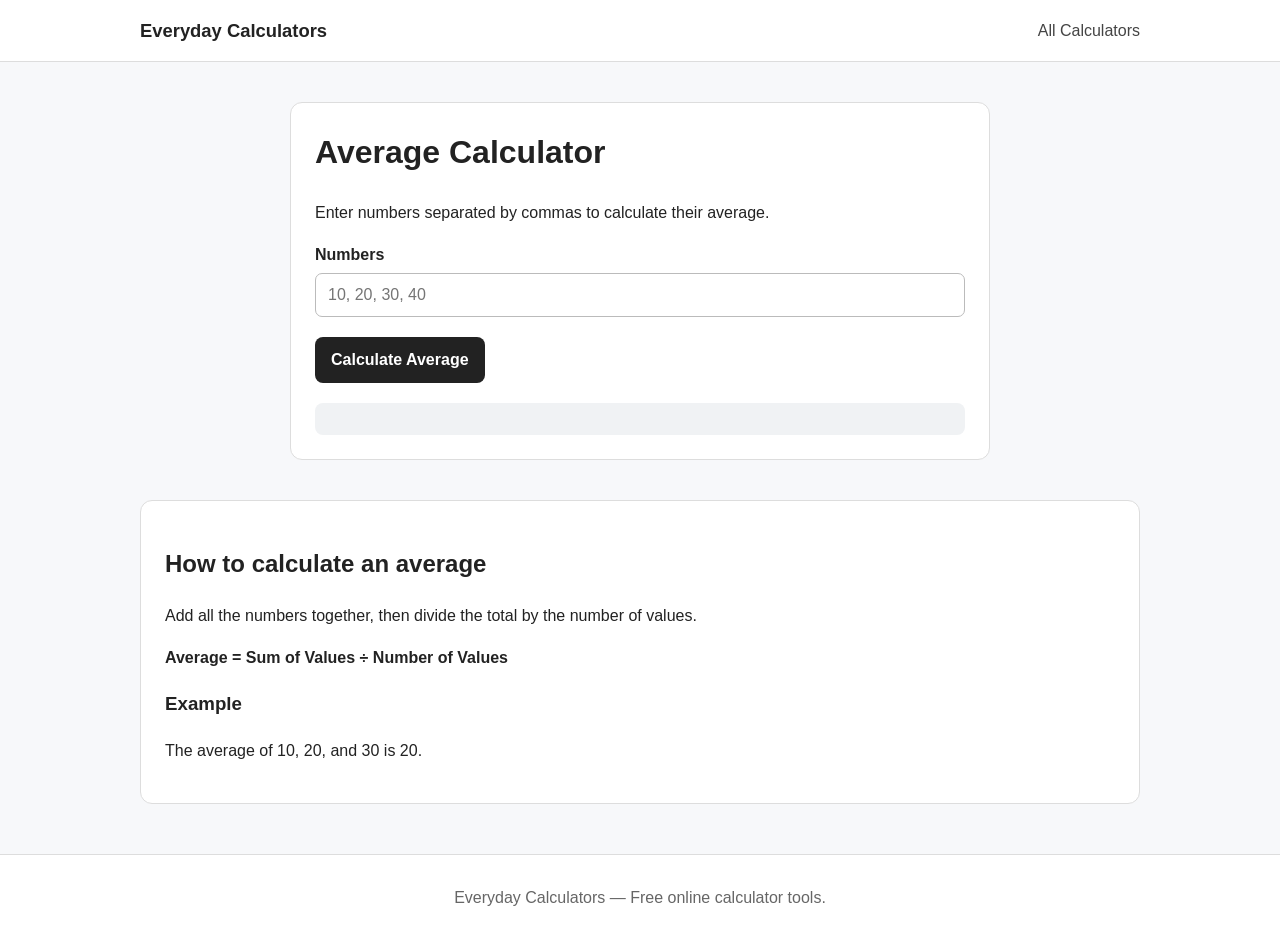
==== average-calculator.html @ 46ff0573 "Add files via upload" ====
<!doctype html><html lang="en"><head><meta charset="utf-8"><meta name="viewport" content="width=device-width,initial-scale=1"><title>Average Calculator – Find the Average of Numbers | Everyday Calculators</title><meta name="description" content="Calculate the average of a list of numbers quickly with this free average calculator."><link rel="stylesheet" href="style.css"></head><body><header><div class="container nav"><a class="logo" href="index.html">Everyday Calculators</a><nav class="navlinks"><a href="index.html">All Calculators</a></nav></div></header><main><div class="container"><div class="tool"><h1>Average Calculator</h1><p>Enter numbers separated by commas to calculate their average.</p><label for="numbers">Numbers</label><input id="numbers" type="text" placeholder="10, 20, 30, 40"><div class="actions"><button class="btn" onclick="average()">Calculate Average</button></div><div id="result" class="result"></div></div><section class="info"><h2>How to calculate an average</h2><p>Add all the numbers together, then divide the total by the number of values.</p><p><strong>Average = Sum of Values ÷ Number of Values</strong></p><h3>Example</h3><p>The average of 10, 20, and 30 is 20.</p></section></div></main><footer>Everyday Calculators — Free online calculator tools.</footer><script src="script.js"></script></body></html>
---- style.css ----
*{box-sizing:border-box}
body{margin:0;font-family:Arial,Helvetica,sans-serif;color:#222;background:#f7f8fa;line-height:1.6}
.container{width:min(1000px,92%);margin:auto}
header{background:#fff;border-bottom:1px solid #ddd}
.nav{display:flex;justify-content:space-between;align-items:center;padding:16px 0}
.logo{font-weight:700;font-size:1.15rem;color:#222;text-decoration:none}
.navlinks{display:flex;gap:20px}
.navlinks a{color:#444;text-decoration:none}
.hero{padding:64px 0 48px;background:#fff}
.hero h1{font-size:clamp(2rem,5vw,3.2rem);line-height:1.1;margin:0 0 16px}
.hero p{max-width:680px;font-size:1.1rem;color:#555}
section{padding:42px 0}
.grid{display:grid;grid-template-columns:repeat(auto-fit,minmax(220px,1fr));gap:18px}
.card,.tool,.info{background:#fff;border:1px solid #ddd;border-radius:12px;padding:24px}
.card h3{margin-top:0}
.btn{display:inline-block;background:#222;color:#fff;padding:10px 16px;border-radius:8px;text-decoration:none;font-weight:600}
.tool{max-width:700px;margin:40px auto}
.tool h1{margin-top:0}
.form-grid{display:grid;grid-template-columns:repeat(auto-fit,minmax(220px,1fr));gap:16px}
label{display:block;font-weight:600;margin-bottom:6px}
input{width:100%;padding:12px;border:1px solid #bbb;border-radius:7px;font-size:16px}
.actions{margin-top:20px}
button{border:0;cursor:pointer;font:inherit}
.result{margin-top:20px;padding:16px;border-radius:8px;background:#f0f2f4;font-weight:700;min-height:24px}
.info{margin:30px auto 50px}
footer{text-align:center;padding:30px 15px;border-top:1px solid #ddd;color:#666;background:#fff}
@media(max-width:600px){.nav{align-items:flex-start;gap:15px;flex-direction:column}.hero{padding:45px 0 35px}}
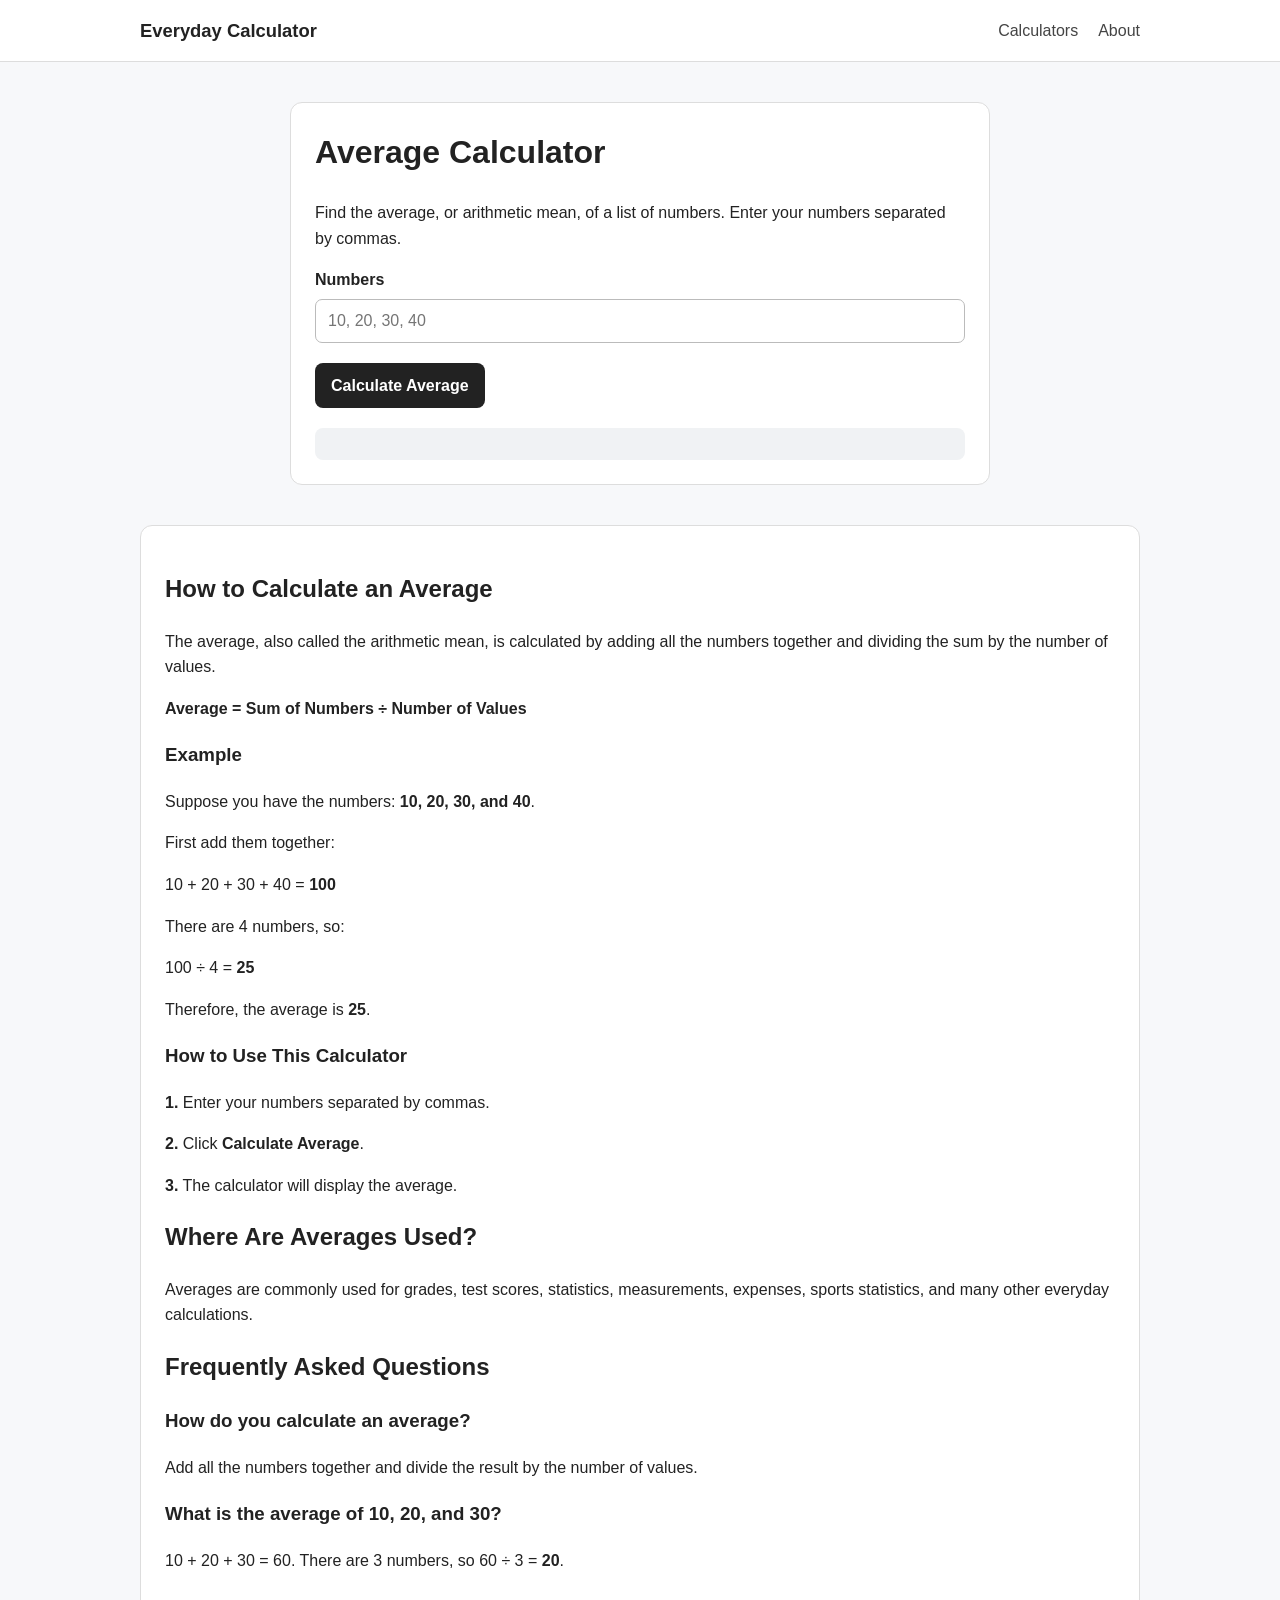
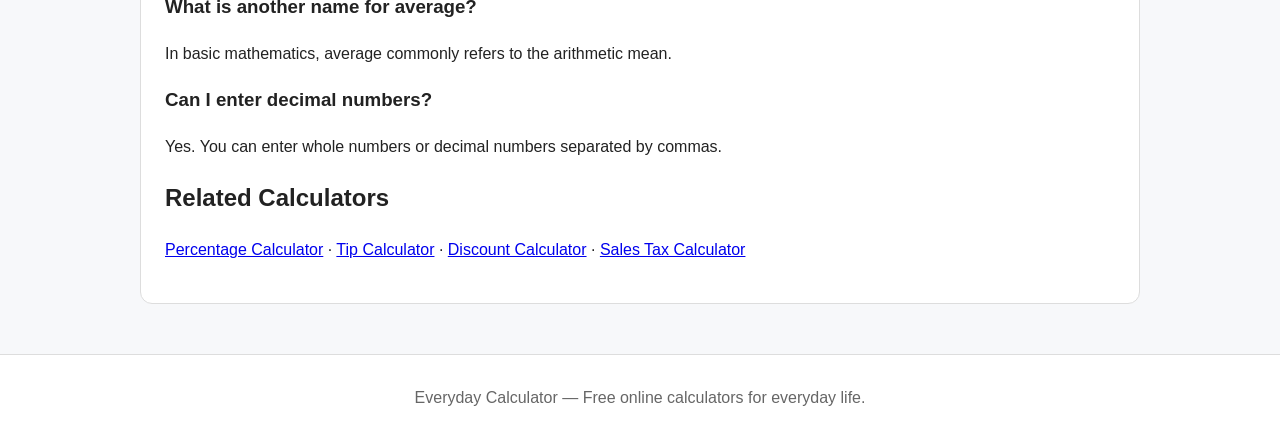
==== commit 8bc2d658: "Enhance average calculator HTML structure and metadata Updated the average calculator HTML to includ" ====
--- a/average-calculator.html
+++ b/average-calculator.html
@@ -1 +1,238 @@
-<!doctype html><html lang="en"><head><meta charset="utf-8"><meta name="viewport" content="width=device-width,initial-scale=1"><title>Average Calculator – Find the Average of Numbers | Everyday Calculators</title><meta name="description" content="Calculate the average of a list of numbers quickly with this free average calculator."><link rel="stylesheet" href="style.css"></head><body><header><div class="container nav"><a class="logo" href="index.html">Everyday Calculators</a><nav class="navlinks"><a href="index.html">All Calculators</a></nav></div></header><main><div class="container"><div class="tool"><h1>Average Calculator</h1><p>Enter numbers separated by commas to calculate their average.</p><label for="numbers">Numbers</label><input id="numbers" type="text" placeholder="10, 20, 30, 40"><div class="actions"><button class="btn" onclick="average()">Calculate Average</button></div><div id="result" class="result"></div></div><section class="info"><h2>How to calculate an average</h2><p>Add all the numbers together, then divide the total by the number of values.</p><p><strong>Average = Sum of Values ÷ Number of Values</strong></p><h3>Example</h3><p>The average of 10, 20, and 30 is 20.</p></section></div></main><footer>Everyday Calculators — Free online calculator tools.</footer><script src="script.js"></script></body></html>
+<!doctype html>
+<html lang="en">
+<head>
+<meta charset="utf-8">
+<meta name="viewport" content="width=device-width,initial-scale=1">
+
+<title>Average Calculator – Find the Mean of Numbers | Everyday Calculator</title>
+
+<meta name="description" content="Use this free average calculator to find the mean of a list of numbers. Enter numbers separated by commas to calculate the average instantly.">
+
+<link rel="canonical" href="https://danman23m-cmyk.github.io/EverydayCalculator/average-calculator.html">
+
+<meta property="og:title" content="Average Calculator – Everyday Calculator">
+<meta property="og:description" content="Calculate the average or mean of numbers quickly with this free online calculator.">
+<meta property="og:type" content="website">
+<meta property="og:url" content="https://danman23m-cmyk.github.io/EverydayCalculator/average-calculator.html">
+
+<link rel="stylesheet" href="style.css">
+
+<script type="application/ld+json">
+{
+  "@context":"https://schema.org",
+  "@type":"WebApplication",
+  "name":"Average Calculator",
+  "url":"https://danman23m-cmyk.github.io/EverydayCalculator/average-calculator.html",
+  "applicationCategory":"Calculator",
+  "operatingSystem":"All",
+  "description":"A free online average calculator for finding the mean of a list of numbers."
+}
+</script>
+
+<script type="application/ld+json">
+{
+  "@context":"https://schema.org",
+  "@type":"FAQPage",
+  "mainEntity":[
+    {
+      "@type":"Question",
+      "name":"How do you calculate an average?",
+      "acceptedAnswer":{
+        "@type":"Answer",
+        "text":"Add all the numbers together and divide the sum by the number of values."
+      }
+    },
+    {
+      "@type":"Question",
+      "name":"What is the average of 10, 20, and 30?",
+      "acceptedAnswer":{
+        "@type":"Answer",
+        "text":"The average of 10, 20, and 30 is 20."
+      }
+    },
+    {
+      "@type":"Question",
+      "name":"What is another name for average?",
+      "acceptedAnswer":{
+        "@type":"Answer",
+        "text":"In basic mathematics, average commonly refers to the arithmetic mean."
+      }
+    },
+    {
+      "@type":"Question",
+      "name":"Can I enter decimal numbers?",
+      "acceptedAnswer":{
+        "@type":"Answer",
+        "text":"Yes. You can enter whole numbers or decimal numbers separated by commas."
+      }
+    }
+  ]
+}
+</script>
+</head>
+
+<body>
+
+<header>
+  <div class="container nav">
+    <a class="logo" href="index.html">Everyday Calculator</a>
+
+    <nav class="navlinks">
+      <a href="index.html">Calculators</a>
+      <a href="index.html#about">About</a>
+    </nav>
+  </div>
+</header>
+
+<main class="page">
+  <div class="container">
+
+    <div class="tool">
+
+      <h1>Average Calculator</h1>
+
+      <p>
+        Find the average, or arithmetic mean, of a list of numbers.
+        Enter your numbers separated by commas.
+      </p>
+
+      <div class="form-grid">
+
+        <div>
+          <label for="numbers">Numbers</label>
+          <input
+            id="numbers"
+            type="text"
+            placeholder="10, 20, 30, 40"
+          >
+        </div>
+
+      </div>
+
+      <div class="actions">
+        <button class="btn" onclick="average()">
+          Calculate Average
+        </button>
+      </div>
+
+      <div id="result" class="result"></div>
+
+    </div>
+
+    <section class="info">
+
+      <h2>How to Calculate an Average</h2>
+
+      <p>
+        The average, also called the arithmetic mean, is calculated
+        by adding all the numbers together and dividing the sum by
+        the number of values.
+      </p>
+
+      <p>
+        <strong>
+          Average = Sum of Numbers ÷ Number of Values
+        </strong>
+      </p>
+
+      <h3>Example</h3>
+
+      <p>
+        Suppose you have the numbers:
+        <strong>10, 20, 30, and 40</strong>.
+      </p>
+
+      <p>
+        First add them together:
+      </p>
+
+      <p>
+        10 + 20 + 30 + 40 = <strong>100</strong>
+      </p>
+
+      <p>
+        There are 4 numbers, so:
+      </p>
+
+      <p>
+        100 ÷ 4 = <strong>25</strong>
+      </p>
+
+      <p>
+        Therefore, the average is <strong>25</strong>.
+      </p>
+
+      <h3>How to Use This Calculator</h3>
+
+      <p>
+        <strong>1.</strong> Enter your numbers separated by commas.
+      </p>
+
+      <p>
+        <strong>2.</strong> Click <strong>Calculate Average</strong>.
+      </p>
+
+      <p>
+        <strong>3.</strong> The calculator will display the average.
+      </p>
+
+      <h2>Where Are Averages Used?</h2>
+
+      <p>
+        Averages are commonly used for grades, test scores, statistics,
+        measurements, expenses, sports statistics, and many other
+        everyday calculations.
+      </p>
+
+      <h2>Frequently Asked Questions</h2>
+
+      <h3>How do you calculate an average?</h3>
+
+      <p>
+        Add all the numbers together and divide the result by the
+        number of values.
+      </p>
+
+      <h3>What is the average of 10, 20, and 30?</h3>
+
+      <p>
+        10 + 20 + 30 = 60. There are 3 numbers, so 60 ÷ 3 =
+        <strong>20</strong>.
+      </p>
+
+      <h3>What is another name for average?</h3>
+
+      <p>
+        In basic mathematics, average commonly refers to the
+        arithmetic mean.
+      </p>
+
+      <h3>Can I enter decimal numbers?</h3>
+
+      <p>
+        Yes. You can enter whole numbers or decimal numbers separated
+        by commas.
+      </p>
+
+      <h2>Related Calculators</h2>
+
+      <p>
+        <a href="percentage-calculator.html">Percentage Calculator</a> ·
+        <a href="tip-calculator.html">Tip Calculator</a> ·
+        <a href="discount-calculator.html">Discount Calculator</a> ·
+        <a href="sales-tax-calculator.html">Sales Tax Calculator</a>
+      </p>
+
+    </section>
+
+  </div>
+</main>
+
+<footer>
+  Everyday Calculator — Free online calculators for everyday life.
+</footer>
+
+<script src="script.js"></script>
+
+</body>
+</html>
